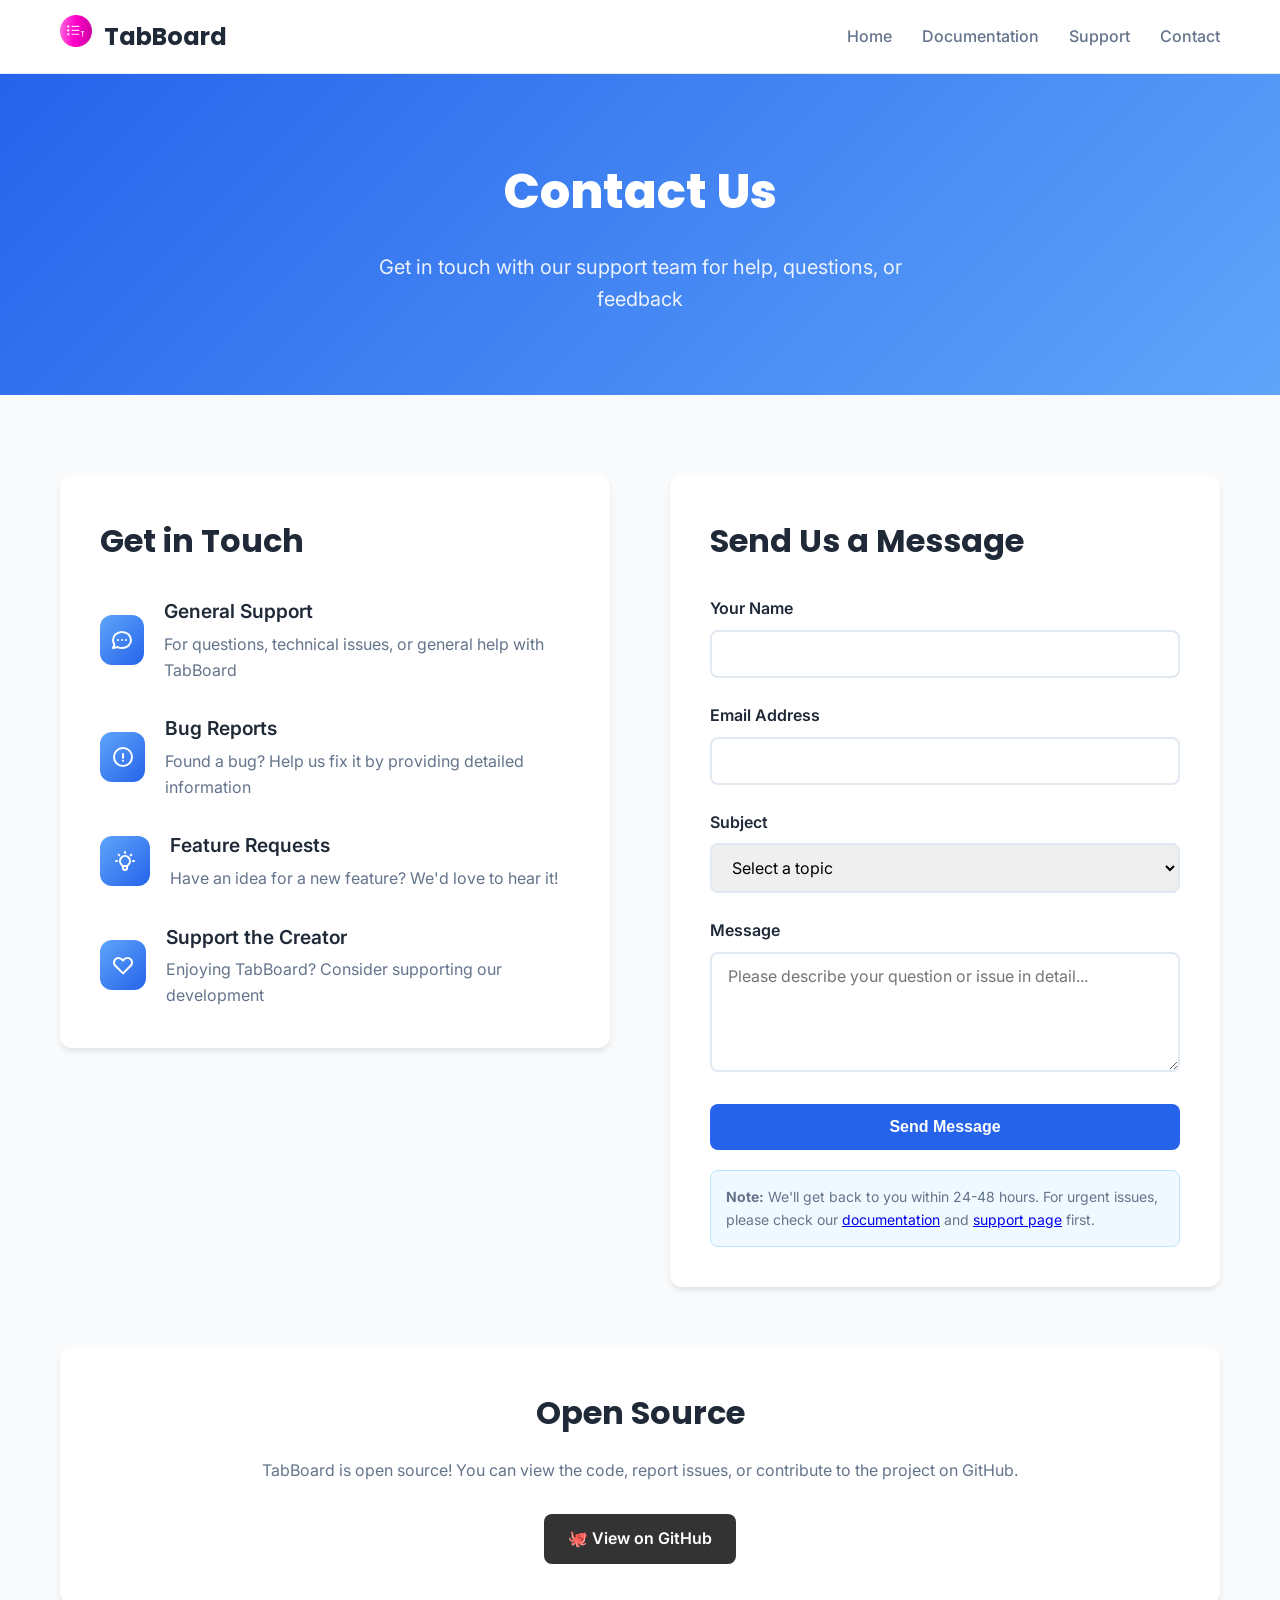
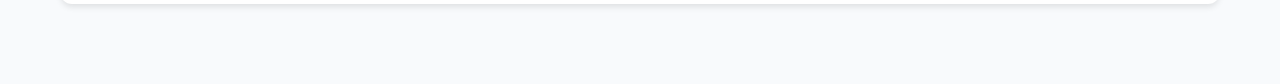
==== contact.html @ ab5c062f "Replace emojis with professional Heroicons SVG icons across all pages" ====
<!DOCTYPE html>
<html lang="en">
<head>
    <meta charset="UTF-8">
    <meta name="viewport" content="width=device-width, initial-scale=1.0">
    <title>Contact Us - TabBoard</title>
    
    <!-- Favicon -->
    <link rel="icon" type="image/png" sizes="16x16" href="assets/tabboard-icon-16.png">
    <link rel="shortcut icon" href="assets/tabboard-icon-16.png">
    
    <!-- Fonts -->
    <link href="https://fonts.googleapis.com/css2?family=Poppins:wght@400;500;600;700;800;900&family=Inter:wght@300;400;500;600;700&display=swap" rel="stylesheet">
    
    <style>
        :root {
            --primary-color: #60a5fa;
            --primary-dark: #2563eb;
            --secondary-color: #8b5cf6;
            --accent-color: #ec4899;
            --text-dark: #1f2937;
            --text-light: #64748b;
            --light-gray: #f8fafc;
            --border-color: #e2e8f0;
            --shadow-md: 0 4px 6px -1px rgba(0, 0, 0, 0.1);
        }
        
        * {
            margin: 0;
            padding: 0;
            box-sizing: border-box;
        }
        
        body {
            font-family: 'Inter', -apple-system, BlinkMacSystemFont, 'Segoe UI', sans-serif;
            line-height: 1.6;
            color: var(--text-dark);
            background: var(--light-gray);
        }
        
        .container {
            max-width: 1200px;
            margin: 0 auto;
            padding: 0 20px;
        }
        
        /* Header */
        .header {
            background: white;
            border-bottom: 1px solid var(--border-color);
            padding: 15px 0;
            position: sticky;
            top: 0;
            z-index: 100;
        }
        
        .nav {
            display: flex;
            justify-content: space-between;
            align-items: center;
        }
        
        .logo {
            display: flex;
            align-items: center;
            gap: 12px;
            font-size: 24px;
            font-weight: 700;
            color: var(--text-dark);
            text-decoration: none;
            font-family: 'Poppins', sans-serif;
        }
        
        .logo-icon img {
            width: 32px;
            height: 32px;
        }
        
        .nav-links {
            display: flex;
            gap: 30px;
            align-items: center;
        }
        
        .nav-links a {
            color: var(--text-light);
            text-decoration: none;
            font-weight: 500;
            transition: color 0.3s ease;
        }
        
        .nav-links a:hover {
            color: var(--primary-dark);
        }
        
        /* Contact Content */
        .contact-hero {
            background: linear-gradient(135deg, var(--primary-dark) 0%, var(--primary-color) 100%);
            color: white;
            padding: 80px 0;
            text-align: center;
        }
        
        .contact-hero h1 {
            font-size: 3rem;
            font-weight: 800;
            margin-bottom: 20px;
            font-family: 'Poppins', sans-serif;
        }
        
        .contact-hero p {
            font-size: 1.25rem;
            opacity: 0.9;
            max-width: 600px;
            margin: 0 auto;
        }
        
        .contact-content {
            padding: 80px 0;
        }
        
        .contact-grid {
            display: grid;
            grid-template-columns: 1fr 1fr;
            gap: 60px;
        }
        
        .contact-info {
            background: white;
            border-radius: 12px;
            padding: 40px;
            box-shadow: var(--shadow-md);
            height: fit-content;
        }
        
        .contact-info h2 {
            font-size: 2rem;
            font-weight: 700;
            margin-bottom: 30px;
            color: var(--text-dark);
            font-family: 'Poppins', sans-serif;
        }
        
        .contact-methods {
            display: flex;
            flex-direction: column;
            gap: 30px;
        }
        
        .contact-method {
            display: flex;
            align-items: center;
            gap: 20px;
        }
        
        .contact-method-icon {
            width: 50px;
            height: 50px;
            background: linear-gradient(135deg, var(--primary-color) 0%, var(--primary-dark) 100%);
            border-radius: 12px;
            display: flex;
            align-items: center;
            justify-content: center;
            font-size: 1.5rem;
            color: white;
        }
        
        .contact-method-icon svg {
            width: 24px;
            height: 24px;
            color: white;
        }
        
        .contact-method-content h3 {
            font-size: 1.2rem;
            font-weight: 600;
            margin-bottom: 5px;
            color: var(--text-dark);
        }
        
        .contact-method-content p {
            color: var(--text-light);
        }
        
        .contact-form {
            background: white;
            border-radius: 12px;
            padding: 40px;
            box-shadow: var(--shadow-md);
        }
        
        .contact-form h2 {
            font-size: 2rem;
            font-weight: 700;
            margin-bottom: 30px;
            color: var(--text-dark);
            font-family: 'Poppins', sans-serif;
        }
        
        .form-group {
            margin-bottom: 25px;
        }
        
        .form-group label {
            display: block;
            font-weight: 600;
            margin-bottom: 8px;
            color: var(--text-dark);
        }
        
        .form-group input,
        .form-group select,
        .form-group textarea {
            width: 100%;
            padding: 12px 16px;
            border: 2px solid var(--border-color);
            border-radius: 8px;
            font-size: 16px;
            transition: border-color 0.3s ease;
            font-family: inherit;
        }
        
        .form-group input:focus,
        .form-group select:focus,
        .form-group textarea:focus {
            outline: none;
            border-color: var(--primary-color);
        }
        
        .form-group textarea {
            height: 120px;
            resize: vertical;
        }
        
        .form-submit {
            background: var(--primary-dark);
            color: white;
            padding: 14px 30px;
            border: none;
            border-radius: 8px;
            font-size: 16px;
            font-weight: 600;
            cursor: pointer;
            transition: all 0.3s ease;
            width: 100%;
        }
        
        .form-submit:hover {
            background: var(--primary-color);
            transform: translateY(-2px);
        }
        
        .form-note {
            margin-top: 20px;
            padding: 15px;
            background: #f0f9ff;
            border: 1px solid #bae6fd;
            border-radius: 8px;
            color: var(--text-light);
            font-size: 14px;
        }
        
        .github-section {
            background: white;
            border-radius: 12px;
            padding: 40px;
            box-shadow: var(--shadow-md);
            margin-top: 60px;
            text-align: center;
        }
        
        .github-section h2 {
            font-size: 2rem;
            font-weight: 700;
            margin-bottom: 20px;
            color: var(--text-dark);
            font-family: 'Poppins', sans-serif;
        }
        
        .github-section p {
            color: var(--text-light);
            margin-bottom: 30px;
        }
        
        .github-btn {
            background: #333;
            color: white;
            padding: 12px 24px;
            border-radius: 8px;
            text-decoration: none;
            font-weight: 600;
            display: inline-flex;
            align-items: center;
            gap: 10px;
            transition: all 0.3s ease;
        }
        
        .github-btn:hover {
            background: #555;
            transform: translateY(-2px);
        }
        
        @media (max-width: 768px) {
            .contact-hero h1 {
                font-size: 2rem;
            }
            
            .contact-grid {
                grid-template-columns: 1fr;
                gap: 30px;
            }
            
            .contact-info,
            .contact-form {
                padding: 30px 20px;
            }
            
            .nav-links {
                display: none;
            }
        }
    </style>
</head>
<body>
    <header class="header">
        <nav class="nav container">
            <a href="index.html" class="logo">
                <div class="logo-icon">
                    <img src="assets/tabboard-icon-48.png" alt="TabBoard Logo">
                </div>
                TabBoard
            </a>
            <div class="nav-links">
                <a href="index.html">Home</a>
                <a href="documentation.html">Documentation</a>
                <a href="support.html">Support</a>
                <a href="contact.html">Contact</a>
            </div>
        </nav>
    </header>

    <section class="contact-hero">
        <div class="container">
            <h1>Contact Us</h1>
            <p>Get in touch with our support team for help, questions, or feedback</p>
        </div>
    </section>

    <section class="contact-content">
        <div class="container">
            <div class="contact-grid">
                <div class="contact-info">
                    <h2>Get in Touch</h2>
                    <div class="contact-methods">
                        <div class="contact-method">
                            <div class="contact-method-icon">
                                <svg class="w-6 h-6" fill="none" viewBox="0 0 24 24" stroke="currentColor" stroke-width="2">
                                    <path stroke-linecap="round" stroke-linejoin="round" d="M8 12h.01M12 12h.01M16 12h.01M21 12c0 4.418-4.03 8-9 8a9.863 9.863 0 01-4.255-.949L3 20l1.395-3.72C3.512 15.042 3 13.574 3 12c0-4.418 4.03-8 9-8s9 3.582 9 8z" />
                                </svg>
                            </div>
                            <div class="contact-method-content">
                                <h3>General Support</h3>
                                <p>For questions, technical issues, or general help with TabBoard</p>
                            </div>
                        </div>
                        
                        <div class="contact-method">
                            <div class="contact-method-icon">
                                <svg class="w-6 h-6" fill="none" viewBox="0 0 24 24" stroke="currentColor" stroke-width="2">
                                    <path stroke-linecap="round" stroke-linejoin="round" d="M12 9v3.75m9-.75a9 9 0 11-18 0 9 9 0 0118 0zm-9 3.75h.008v.008H12v-.008z" />
                                </svg>
                            </div>
                            <div class="contact-method-content">
                                <h3>Bug Reports</h3>
                                <p>Found a bug? Help us fix it by providing detailed information</p>
                            </div>
                        </div>
                        
                        <div class="contact-method">
                            <div class="contact-method-icon">
                                <svg class="w-6 h-6" fill="none" viewBox="0 0 24 24" stroke="currentColor" stroke-width="2">
                                    <path stroke-linecap="round" stroke-linejoin="round" d="M9.663 17h4.673M12 3v1m6.364 1.636l-.707.707M21 12h-1M4 12H3m3.343-5.657l-.707-.707m2.828 9.9a5 5 0 117.072 0l-.548.547A3.374 3.374 0 0014 18.469V19a2 2 0 11-4 0v-.531c0-.895-.356-1.754-.988-2.386l-.548-.547z" />
                                </svg>
                            </div>
                            <div class="contact-method-content">
                                <h3>Feature Requests</h3>
                                <p>Have an idea for a new feature? We'd love to hear it!</p>
                            </div>
                        </div>
                        
                        <div class="contact-method">
                            <div class="contact-method-icon">
                                <svg class="w-6 h-6" fill="none" viewBox="0 0 24 24" stroke="currentColor" stroke-width="2">
                                    <path stroke-linecap="round" stroke-linejoin="round" d="M4.318 6.318a4.5 4.5 0 000 6.364L12 20.364l7.682-7.682a4.5 4.5 0 00-6.364-6.364L12 7.636l-1.318-1.318a4.5 4.5 0 00-6.364 0z" />
                                </svg>
                            </div>
                            <div class="contact-method-content">
                                <h3>Support the Creator</h3>
                                <p>Enjoying TabBoard? Consider supporting our development</p>
                            </div>
                        </div>
                    </div>
                </div>

                <div class="contact-form">
                    <h2>Send Us a Message</h2>
                    <form action="#" method="POST">
                        <div class="form-group">
                            <label for="name">Your Name</label>
                            <input type="text" id="name" name="name" required>
                        </div>
                        
                        <div class="form-group">
                            <label for="email">Email Address</label>
                            <input type="email" id="email" name="email" required>
                        </div>
                        
                        <div class="form-group">
                            <label for="subject">Subject</label>
                            <select id="subject" name="subject" required>
                                <option value="">Select a topic</option>
                                <option value="general">General Support</option>
                                <option value="bug">Bug Report</option>
                                <option value="feature">Feature Request</option>
                                <option value="installation">Installation Help</option>
                                <option value="import-export">Import/Export Issues</option>
                                <option value="other">Other</option>
                            </select>
                        </div>
                        
                        <div class="form-group">
                            <label for="message">Message</label>
                            <textarea id="message" name="message" placeholder="Please describe your question or issue in detail..." required></textarea>
                        </div>
                        
                        <button type="submit" class="form-submit">Send Message</button>
                        
                        <div class="form-note">
                            <strong>Note:</strong> We'll get back to you within 24-48 hours. For urgent issues, please check our <a href="documentation.html">documentation</a> and <a href="support.html">support page</a> first.
                        </div>
                    </form>
                </div>
            </div>
            
            <div class="github-section">
                <h2>Open Source</h2>
                <p>TabBoard is open source! You can view the code, report issues, or contribute to the project on GitHub.</p>
                <a href="https://github.com/bucklemeshoe/tabboard-website" class="github-btn">
                    🐙 View on GitHub
                </a>
            </div>
        </div>
    </section>
</body>
</html>
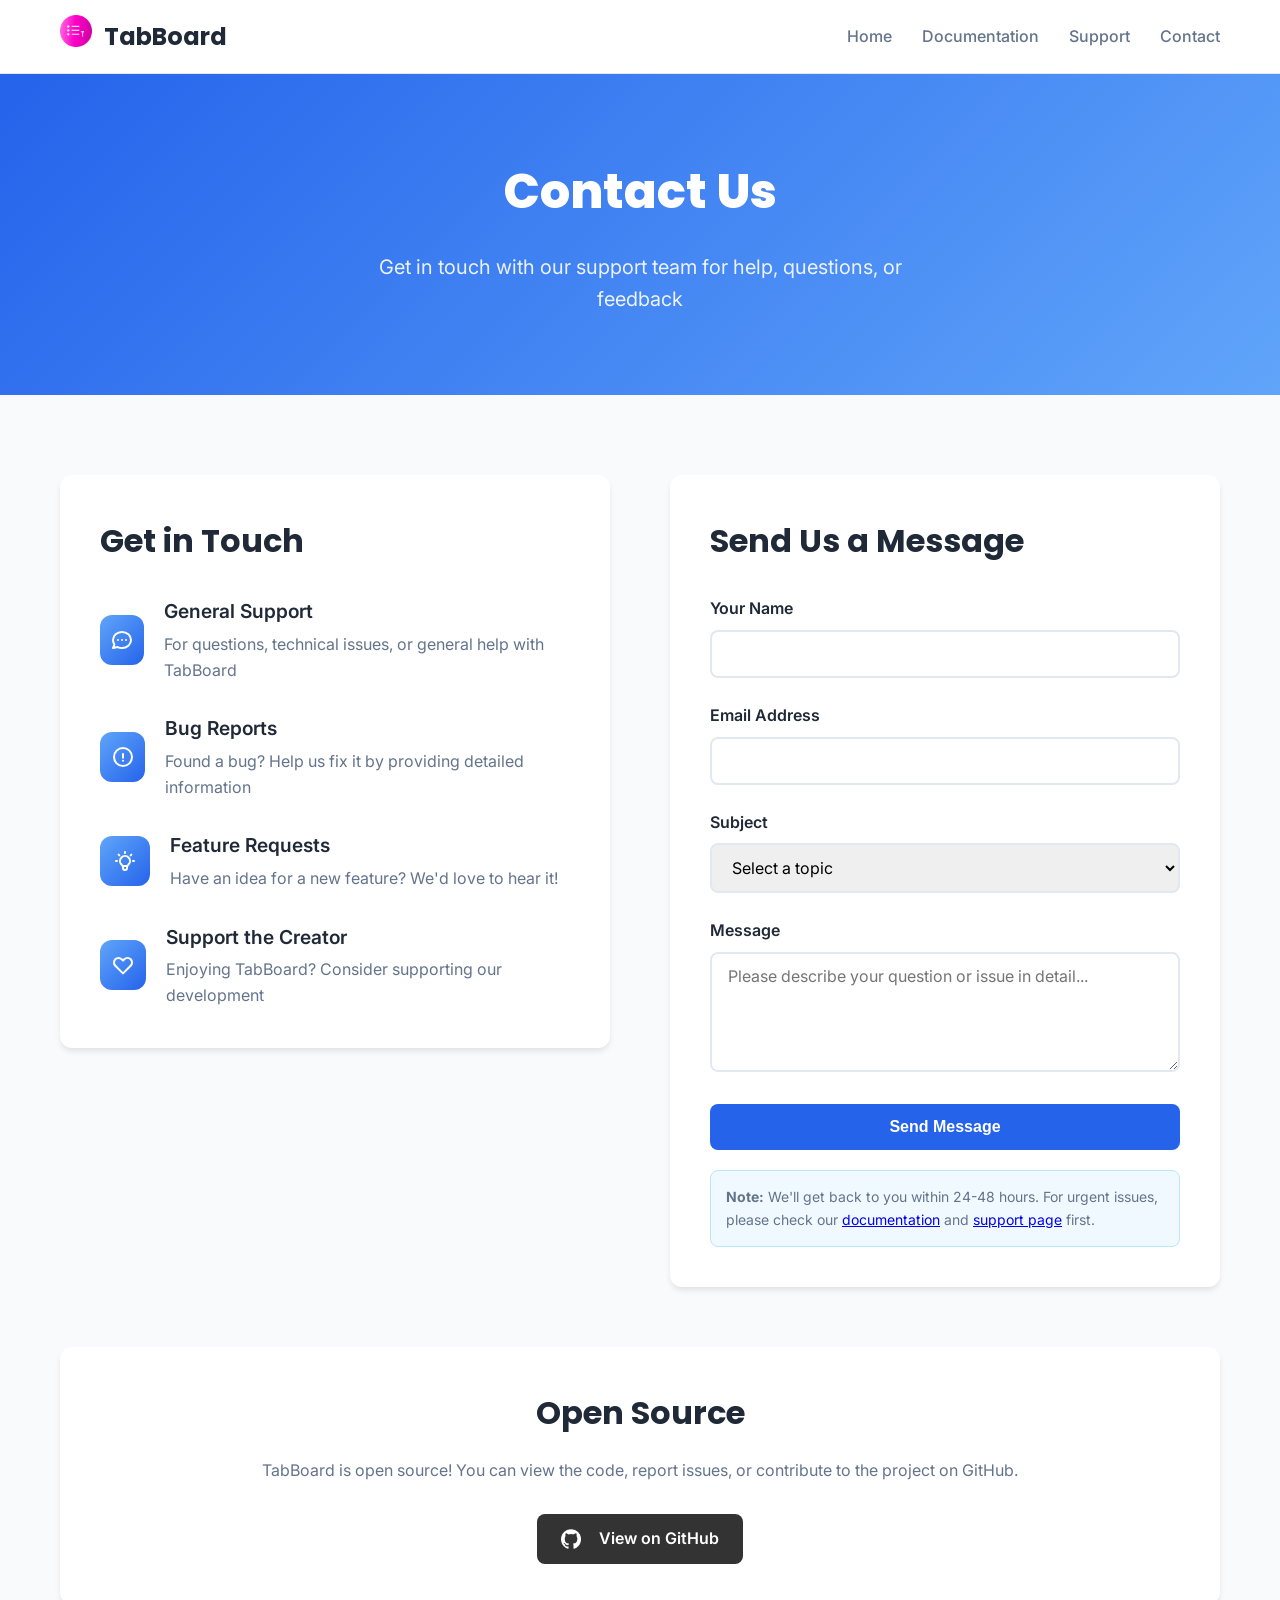
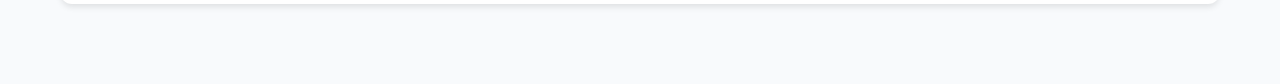
==== commit 88cbe9e8: "Add proper styling for GitHub icon in contact page button" ====
--- a/contact.html
+++ b/contact.html
@@ -298,6 +298,14 @@
         .github-btn:hover {
             background: #555;
             transform: translateY(-2px);
+        }
+        
+        .github-icon {
+            width: 20px;
+            height: 20px;
+            filter: brightness(0) invert(1);
+            vertical-align: middle;
+            margin-right: 8px;
         }
         
         @media (max-width: 768px) {
@@ -446,7 +454,7 @@
                 <h2>Open Source</h2>
                 <p>TabBoard is open source! You can view the code, report issues, or contribute to the project on GitHub.</p>
                 <a href="https://github.com/bucklemeshoe/tabboard-website" class="github-btn">
-                    🐙 View on GitHub
+                    <img src="assets/github_icon.png" alt="GitHub" class="github-icon"> View on GitHub
                 </a>
             </div>
         </div>
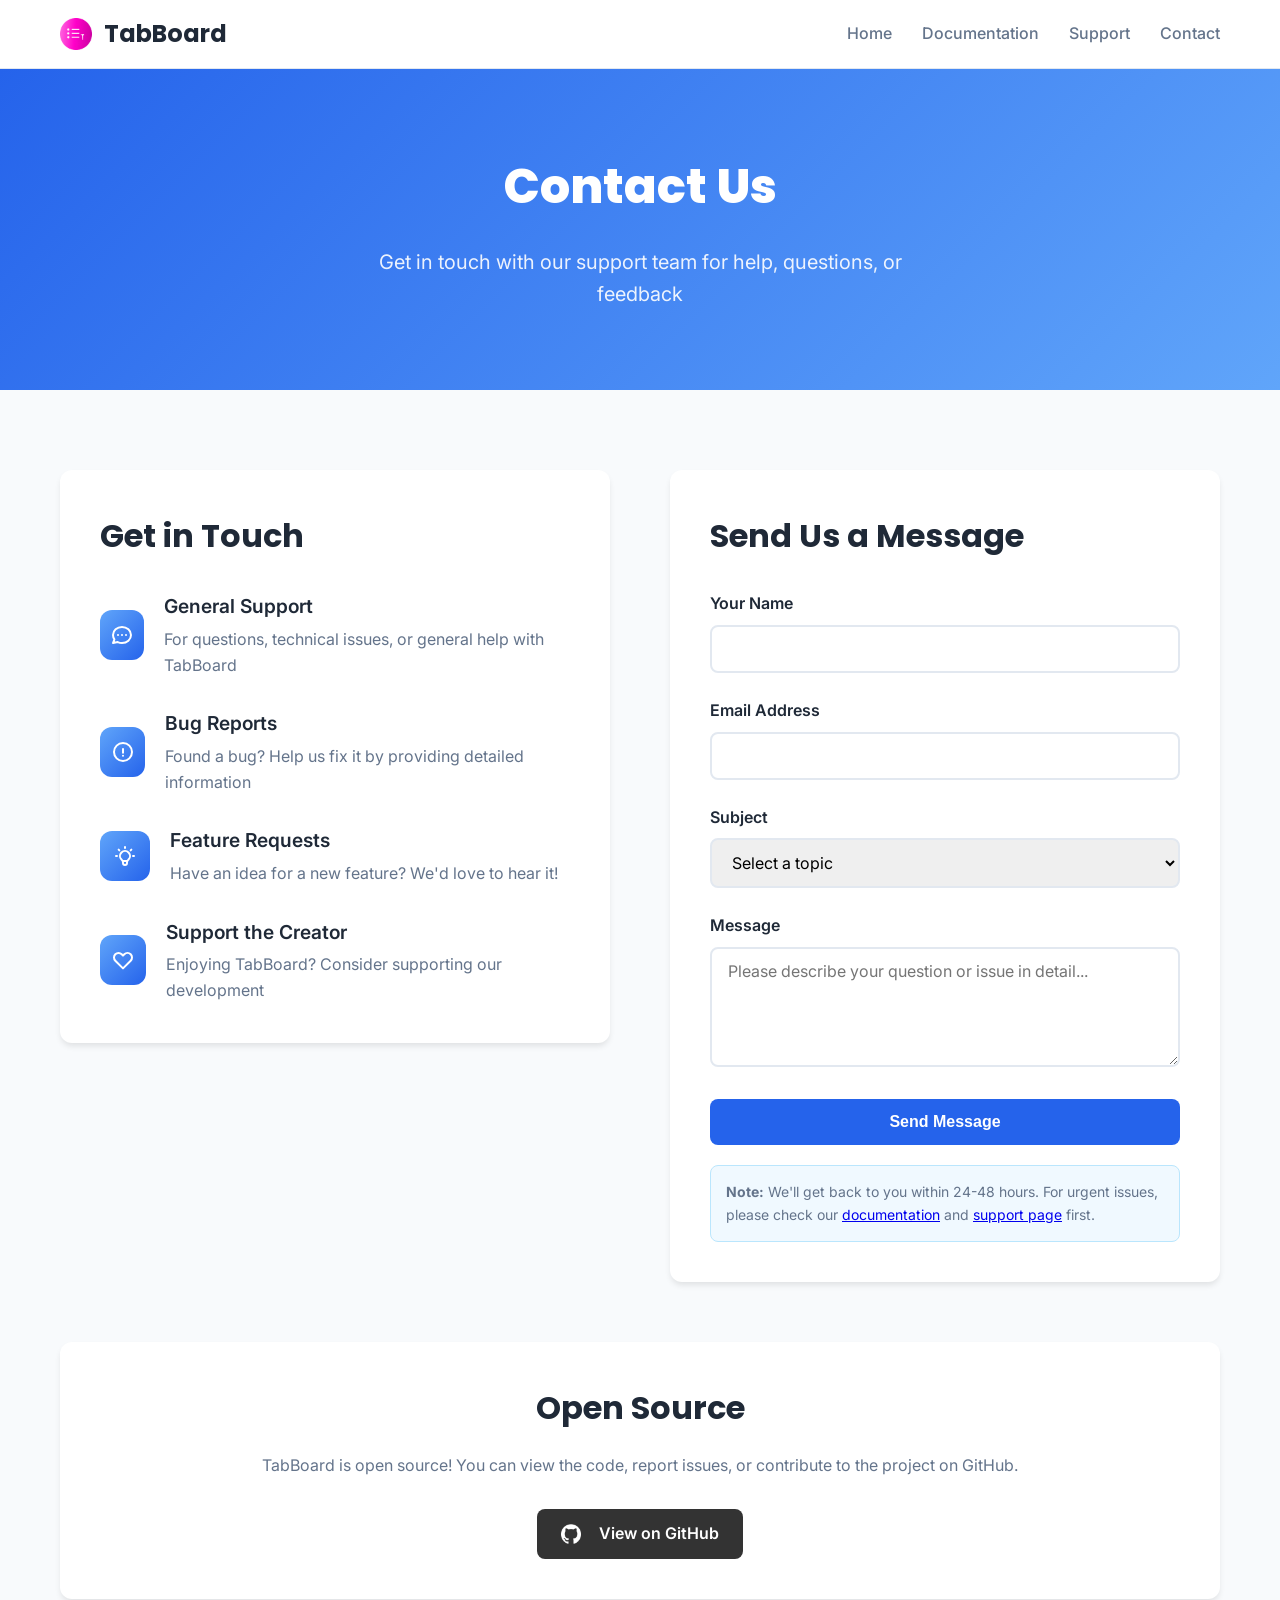
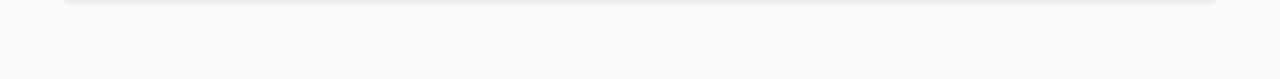
==== commit 628bb507: "Add mobile menu integration to all pages - Added mobile menu component package with reusable compone" ====
--- a/contact.html
+++ b/contact.html
@@ -3,7 +3,7 @@
 <head>
     <meta charset="UTF-8">
     <meta name="viewport" content="width=device-width, initial-scale=1.0">
-    <title>Contact Us - TabBoard</title>
+    <title>TabBoard - Contact</title>
     
     <!-- Favicon -->
     <link rel="icon" type="image/png" sizes="16x16" href="assets/tabboard-icon-16.png">
@@ -328,6 +328,8 @@
             }
         }
     </style>
+    <script async src="https://pagead2.googlesyndication.com/pagead/js/adsbygoogle.js?client=ca-pub-9067032784904757"
+         crossorigin="anonymous"></script>
 </head>
 <body>
     <header class="header">
@@ -344,6 +346,9 @@
                 <a href="support.html">Support</a>
                 <a href="contact.html">Contact</a>
             </div>
+            <button class="mobile-menu-toggle" aria-label="Toggle mobile menu">
+                ☰
+            </button>
         </nav>
     </header>
 
@@ -459,5 +464,7 @@
             </div>
         </div>
     </section>
+    
+    <script src="components/mobile-menu-include.js"></script>
 </body>
 </html> 
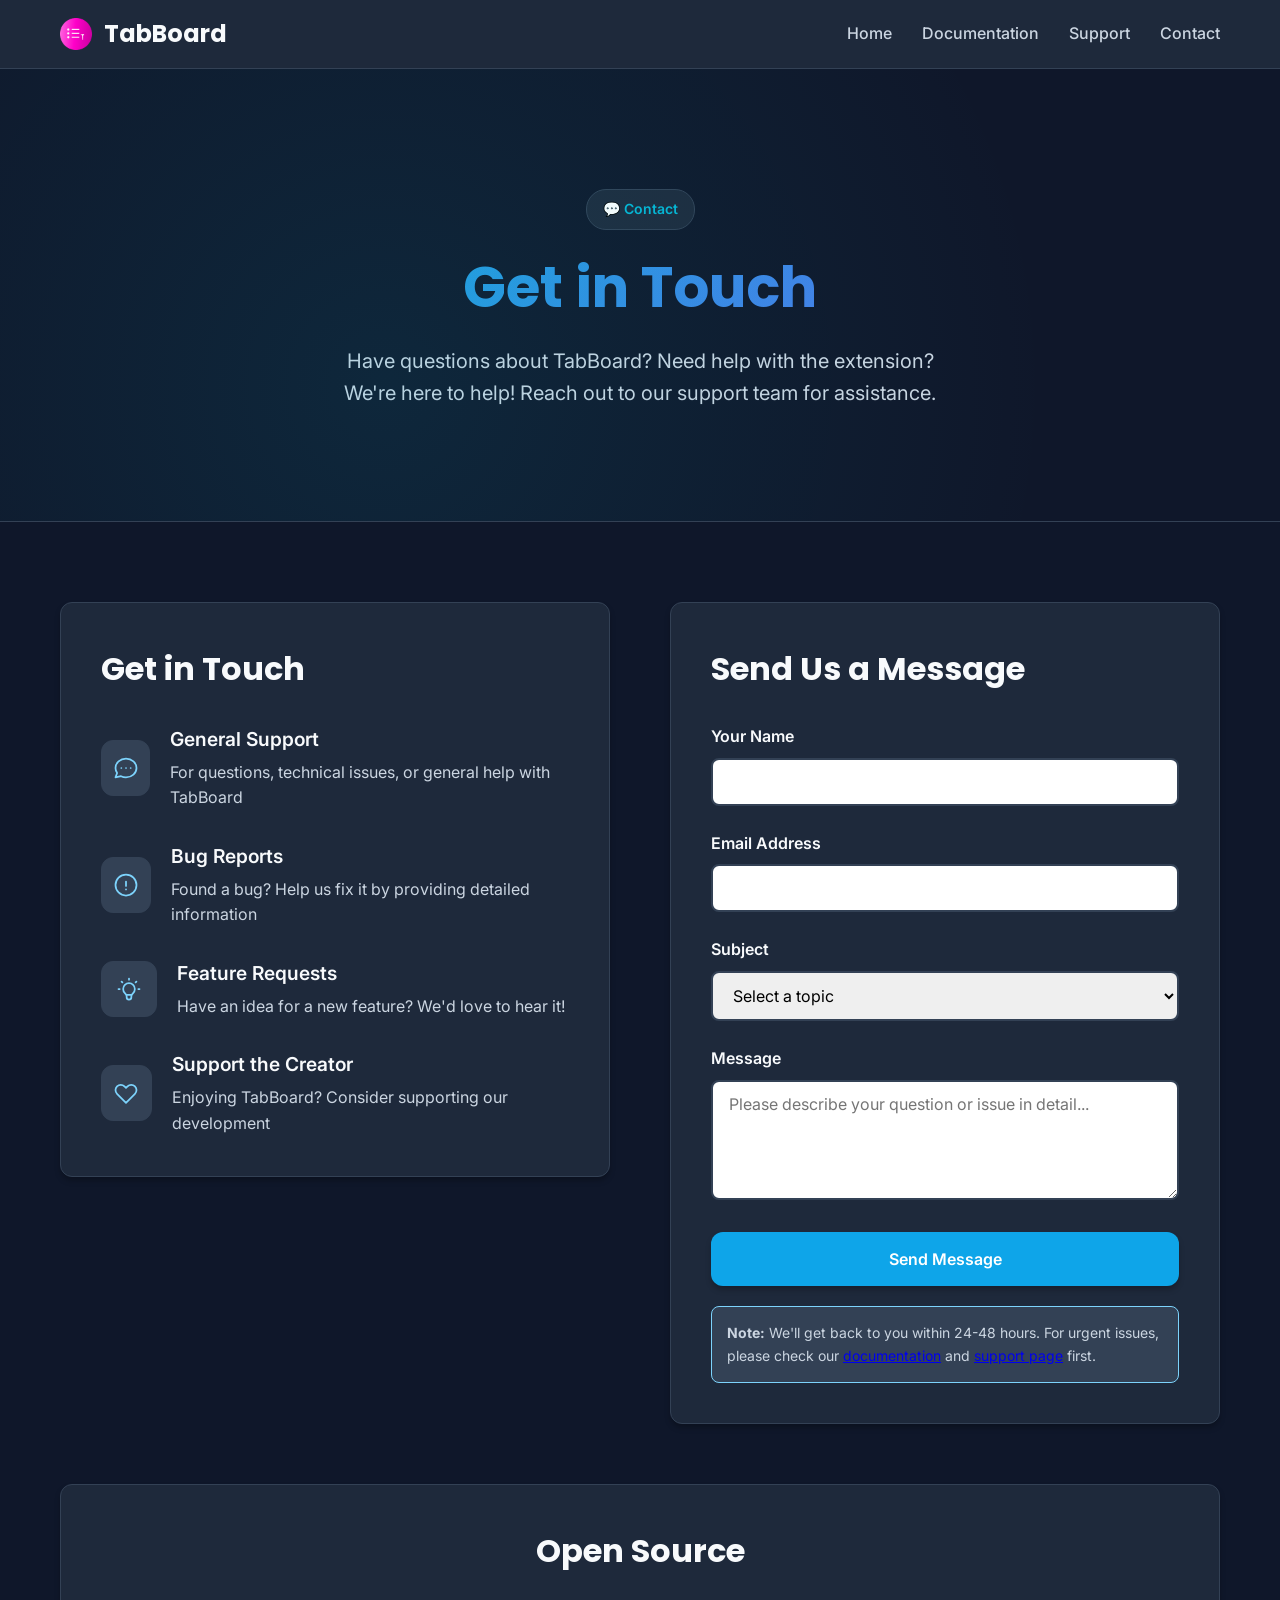
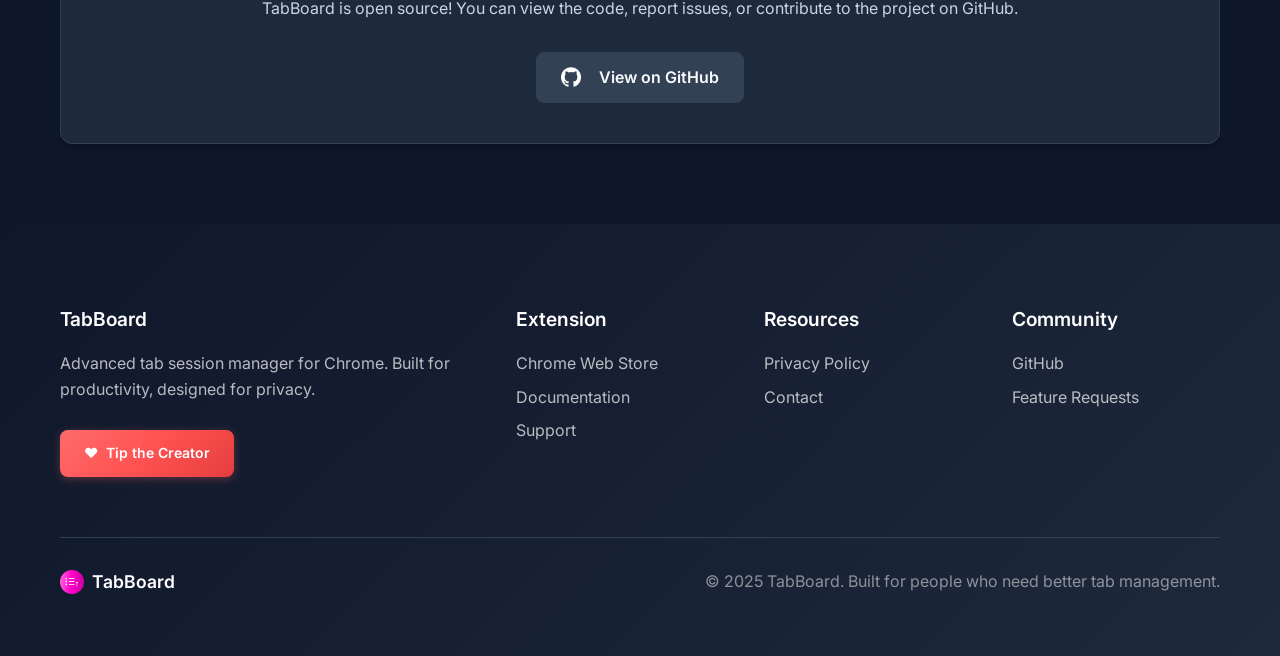
==== commit d143f1e7: "Update footer with reusable component and improve page consistency - Create reusable footer componen" ====
--- a/contact.html
+++ b/contact.html
@@ -14,15 +14,22 @@
     
     <style>
         :root {
-            --primary-color: #60a5fa;
-            --primary-dark: #2563eb;
-            --secondary-color: #8b5cf6;
-            --accent-color: #ec4899;
-            --text-dark: #1f2937;
-            --text-light: #64748b;
-            --light-gray: #f8fafc;
-            --border-color: #e2e8f0;
-            --shadow-md: 0 4px 6px -1px rgba(0, 0, 0, 0.1);
+            /* Syntax Theme - Dark Contact Colors */
+            --primary-color: #7dd3fc;        /* sky-300 */
+            --primary-dark: #0ea5e9;         /* sky-500 */
+            --secondary-color: #6366f1;      /* indigo-500 */
+            --accent-color: #06b6d4;         /* cyan-500 */
+            --text-dark: #f8fafc;            /* slate-50 - inverted for dark theme */
+            --text-light: #cbd5e1;           /* slate-300 */
+            --text-muted: #64748b;           /* slate-500 */
+            --light-gray: #f1f5f9;           /* slate-100 */
+            --dark-bg: #0f172a;             /* slate-900 */
+            --dark-secondary: #1e293b;       /* slate-800 */
+            --dark-tertiary: #334155;        /* slate-700 */
+            --border-color: #334155;         /* slate-700 */
+            --shadow-md: 0 4px 6px -1px rgba(0, 0, 0, 0.3);
+            --gradient-1: linear-gradient(135deg, #7dd3fc 0%, #0ea5e9 100%);
+            --gradient-2: linear-gradient(135deg, #06b6d4 0%, #6366f1 100%);
         }
         
         * {
@@ -35,7 +42,7 @@
             font-family: 'Inter', -apple-system, BlinkMacSystemFont, 'Segoe UI', sans-serif;
             line-height: 1.6;
             color: var(--text-dark);
-            background: var(--light-gray);
+            background: var(--dark-bg);
         }
         
         .container {
@@ -46,7 +53,7 @@
         
         /* Header */
         .header {
-            background: white;
+            background: var(--dark-secondary);
             border-bottom: 1px solid var(--border-color);
             padding: 15px 0;
             position: sticky;
@@ -71,9 +78,18 @@
             font-family: 'Poppins', sans-serif;
         }
         
+        .logo-icon {
+            width: 32px;
+            height: 32px;
+            display: flex;
+            align-items: center;
+            justify-content: center;
+        }
+        
         .logo-icon img {
             width: 32px;
             height: 32px;
+            object-fit: contain;
         }
         
         .nav-links {
@@ -95,24 +111,55 @@
         
         /* Contact Content */
         .contact-hero {
-            background: linear-gradient(135deg, var(--primary-dark) 0%, var(--primary-color) 100%);
-            color: white;
-            padding: 80px 0;
+            background: var(--dark-bg);
+            color: var(--text-dark);
+            padding: 120px 0 80px;
             text-align: center;
+            position: relative;
+            border-bottom: 1px solid var(--border-color);
+        }
+        
+        .contact-hero::before {
+            content: '';
+            position: absolute;
+            top: 0;
+            left: 0;
+            right: 0;
+            bottom: 0;
+            background: radial-gradient(circle at 30% 70%, rgba(6, 182, 212, 0.1) 0%, transparent 70%);
+            pointer-events: none;
         }
         
         .contact-hero h1 {
-            font-size: 3rem;
-            font-weight: 800;
-            margin-bottom: 20px;
+            font-size: 3.5rem;
+            font-weight: 700;
+            margin-bottom: 24px;
             font-family: 'Poppins', sans-serif;
+            background: linear-gradient(135deg, var(--accent-color) 0%, var(--secondary-color) 100%);
+            -webkit-background-clip: text;
+            -webkit-text-fill-color: transparent;
+            background-clip: text;
+            line-height: 1.2;
         }
         
         .contact-hero p {
             font-size: 1.25rem;
-            opacity: 0.9;
+            color: var(--text-light);
             max-width: 600px;
-            margin: 0 auto;
+            margin: 0 auto 32px;
+            line-height: 1.6;
+        }
+        
+        .contact-hero-badge {
+            display: inline-block;
+            background: var(--dark-secondary);
+            color: var(--accent-color);
+            padding: 8px 16px;
+            border-radius: 20px;
+            font-size: 0.875rem;
+            font-weight: 600;
+            margin-bottom: 24px;
+            border: 1px solid var(--border-color);
         }
         
         .contact-content {
@@ -126,10 +173,11 @@
         }
         
         .contact-info {
-            background: white;
+            background: var(--dark-secondary);
             border-radius: 12px;
             padding: 40px;
             box-shadow: var(--shadow-md);
+            border: 1px solid var(--border-color);
             height: fit-content;
         }
         
@@ -154,21 +202,23 @@
         }
         
         .contact-method-icon {
-            width: 50px;
-            height: 50px;
-            background: linear-gradient(135deg, var(--primary-color) 0%, var(--primary-dark) 100%);
+            width: 56px;
+            height: 56px;
+            background: var(--dark-tertiary);
             border-radius: 12px;
             display: flex;
             align-items: center;
             justify-content: center;
             font-size: 1.5rem;
             color: white;
+            border: 1px solid var(--border-color);
         }
         
         .contact-method-icon svg {
-            width: 24px;
-            height: 24px;
-            color: white;
+            width: 28px;
+            height: 28px;
+            color: var(--primary-color);
+            stroke-width: 1.5;
         }
         
         .contact-method-content h3 {
@@ -183,10 +233,11 @@
         }
         
         .contact-form {
-            background: white;
+            background: var(--dark-secondary);
             border-radius: 12px;
             padding: 40px;
             box-shadow: var(--shadow-md);
+            border: 1px solid var(--border-color);
         }
         
         .contact-form h2 {
@@ -235,36 +286,41 @@
         .form-submit {
             background: var(--primary-dark);
             color: white;
-            padding: 14px 30px;
-            border: none;
-            border-radius: 8px;
+            padding: 16px 32px;
+            border: 1px solid transparent;
+            border-radius: 12px;
             font-size: 16px;
             font-weight: 600;
             cursor: pointer;
             transition: all 0.3s ease;
             width: 100%;
+            font-family: 'Inter', sans-serif;
+            box-shadow: var(--shadow-md);
         }
         
         .form-submit:hover {
             background: var(--primary-color);
-            transform: translateY(-2px);
+            border-color: transparent;
+            transform: translateY(-1px);
+            box-shadow: var(--shadow-lg);
         }
         
         .form-note {
             margin-top: 20px;
             padding: 15px;
-            background: #f0f9ff;
-            border: 1px solid #bae6fd;
+            background: var(--dark-tertiary);
+            border: 1px solid var(--primary-color);
             border-radius: 8px;
             color: var(--text-light);
             font-size: 14px;
         }
         
         .github-section {
-            background: white;
+            background: var(--dark-secondary);
             border-radius: 12px;
             padding: 40px;
             box-shadow: var(--shadow-md);
+            border: 1px solid var(--border-color);
             margin-top: 60px;
             text-align: center;
         }
@@ -283,8 +339,8 @@
         }
         
         .github-btn {
-            background: #333;
-            color: white;
+            background: var(--dark-tertiary);
+            color: var(--text-dark);
             padding: 12px 24px;
             border-radius: 8px;
             text-decoration: none;
@@ -293,11 +349,16 @@
             align-items: center;
             gap: 10px;
             transition: all 0.3s ease;
+            border: 1px solid var(--border-color);
+            box-shadow: var(--shadow-sm);
         }
         
         .github-btn:hover {
-            background: #555;
-            transform: translateY(-2px);
+            background: var(--primary-dark);
+            color: white;
+            border-color: var(--primary-dark);
+            transform: translateY(-1px);
+            box-shadow: var(--shadow-md);
         }
         
         .github-icon {
@@ -307,6 +368,8 @@
             vertical-align: middle;
             margin-right: 8px;
         }
+        
+        /* Footer styles are now handled by components/footer-include.js */
         
         @media (max-width: 768px) {
             .contact-hero h1 {
@@ -346,16 +409,14 @@
                 <a href="support.html">Support</a>
                 <a href="contact.html">Contact</a>
             </div>
-            <button class="mobile-menu-toggle" aria-label="Toggle mobile menu">
-                ☰
-            </button>
         </nav>
     </header>
 
     <section class="contact-hero">
         <div class="container">
-            <h1>Contact Us</h1>
-            <p>Get in touch with our support team for help, questions, or feedback</p>
+            <div class="contact-hero-badge">💬 Contact</div>
+            <h1>Get in Touch</h1>
+            <p>Have questions about TabBoard? Need help with the extension? We're here to help! Reach out to our support team for assistance.</p>
         </div>
     </section>
 
@@ -465,6 +526,9 @@
         </div>
     </section>
     
+    <!-- Footer Component -->
+    <script src="components/footer-include.js"></script>
+
     <script src="components/mobile-menu-include.js"></script>
 </body>
 </html> 
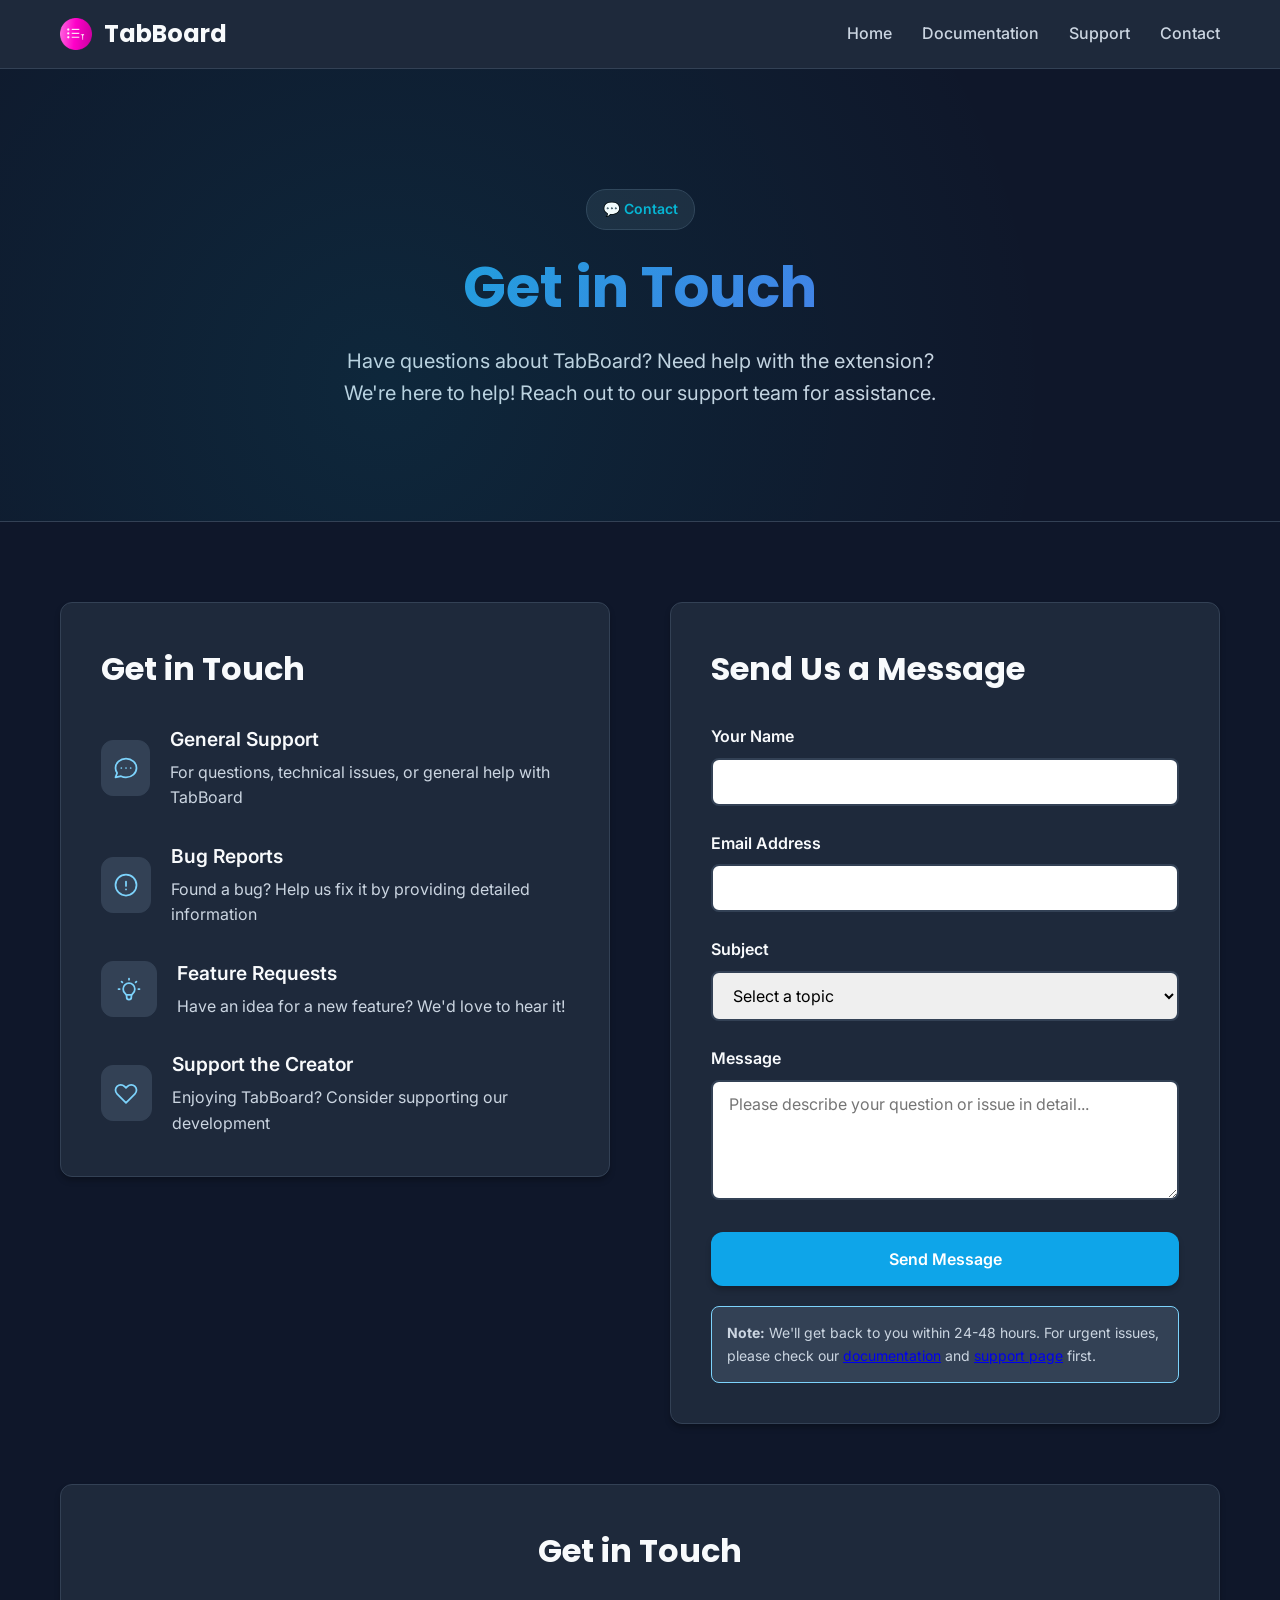
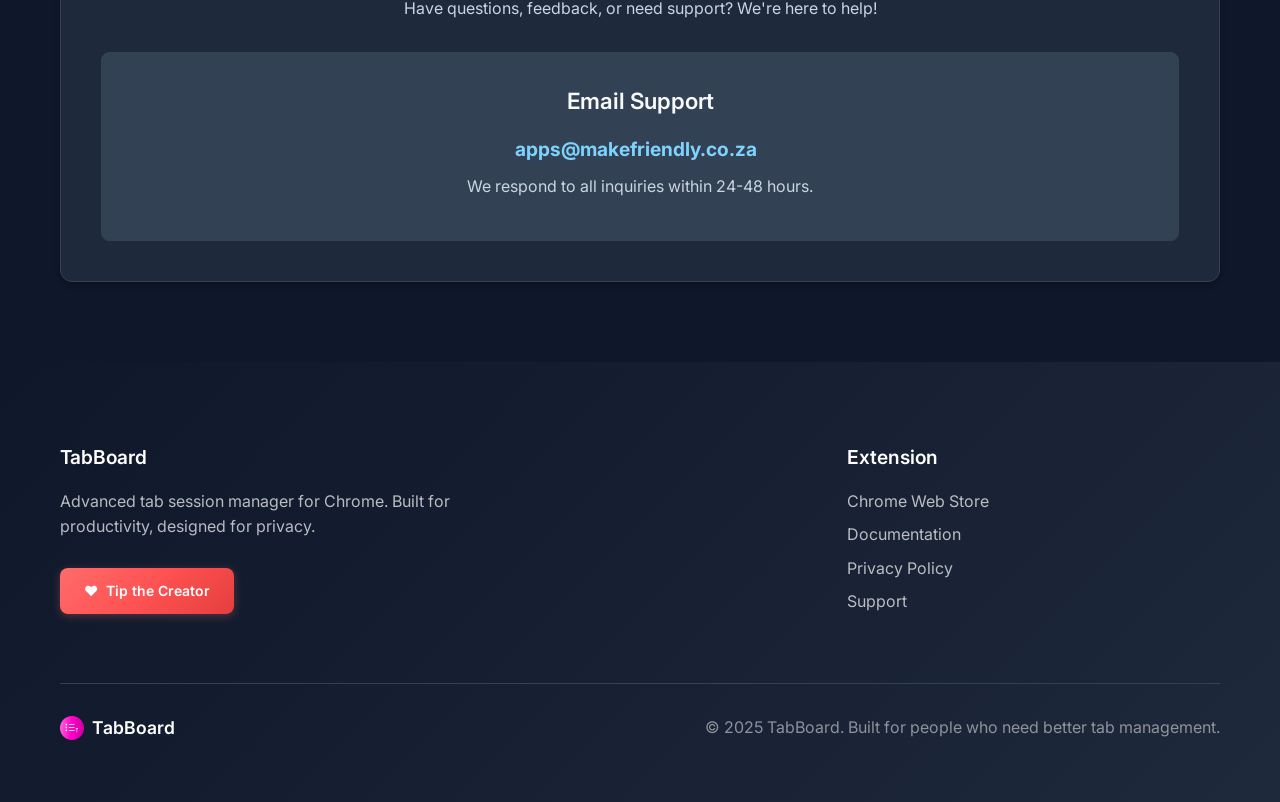
==== commit 12fb0e7e: "Optimize extension performance & update website navigation - Remove external Google Fonts for faster" ====
--- a/contact.html
+++ b/contact.html
@@ -315,7 +315,7 @@
             font-size: 14px;
         }
         
-        .github-section {
+        .contact-info-section {
             background: var(--dark-secondary);
             border-radius: 12px;
             padding: 40px;
@@ -325,7 +325,7 @@
             text-align: center;
         }
         
-        .github-section h2 {
+        .contact-info-section h2 {
             font-size: 2rem;
             font-weight: 700;
             margin-bottom: 20px;
@@ -333,39 +333,33 @@
             font-family: 'Poppins', sans-serif;
         }
         
-        .github-section p {
+        .contact-info-section p {
             color: var(--text-light);
-            margin-bottom: 30px;
-        }
-        
-        .github-btn {
+            margin-bottom: 20px;
+        }
+        
+        .email-contact {
             background: var(--dark-tertiary);
-            color: var(--text-dark);
-            padding: 12px 24px;
+            border: 1px solid var(--border-color);
             border-radius: 8px;
-            text-decoration: none;
+            padding: 30px;
+            margin-top: 30px;
+        }
+        
+        .email-contact h3 {
+            font-size: 1.4rem;
             font-weight: 600;
-            display: inline-flex;
-            align-items: center;
-            gap: 10px;
-            transition: all 0.3s ease;
-            border: 1px solid var(--border-color);
-            box-shadow: var(--shadow-sm);
-        }
-        
-        .github-btn:hover {
-            background: var(--primary-dark);
-            color: white;
-            border-color: var(--primary-dark);
-            transform: translateY(-1px);
-            box-shadow: var(--shadow-md);
-        }
-        
-        .github-icon {
-            width: 20px;
-            height: 20px;
-            filter: brightness(0) invert(1);
-            vertical-align: middle;
+            margin-bottom: 15px;
+            color: var(--text-dark);
+        }
+        
+        .email-contact p {
+            margin-bottom: 10px;
+        }
+        
+        .email-contact strong {
+            color: var(--primary-color);
+            font-size: 1.2rem;
             margin-right: 8px;
         }
         
@@ -516,12 +510,14 @@
                 </div>
             </div>
             
-            <div class="github-section">
-                <h2>Open Source</h2>
-                <p>TabBoard is open source! You can view the code, report issues, or contribute to the project on GitHub.</p>
-                <a href="https://github.com/bucklemeshoe/tabboard-website" class="github-btn">
-                    <img src="assets/github_icon.png" alt="GitHub" class="github-icon"> View on GitHub
-                </a>
+            <div class="contact-info-section">
+                <h2>Get in Touch</h2>
+                <p>Have questions, feedback, or need support? We're here to help!</p>
+                <div class="email-contact">
+                    <h3>Email Support</h3>
+                    <p><strong>apps@makefriendly.co.za</strong></p>
+                    <p>We respond to all inquiries within 24-48 hours.</p>
+                </div>
             </div>
         </div>
     </section>
